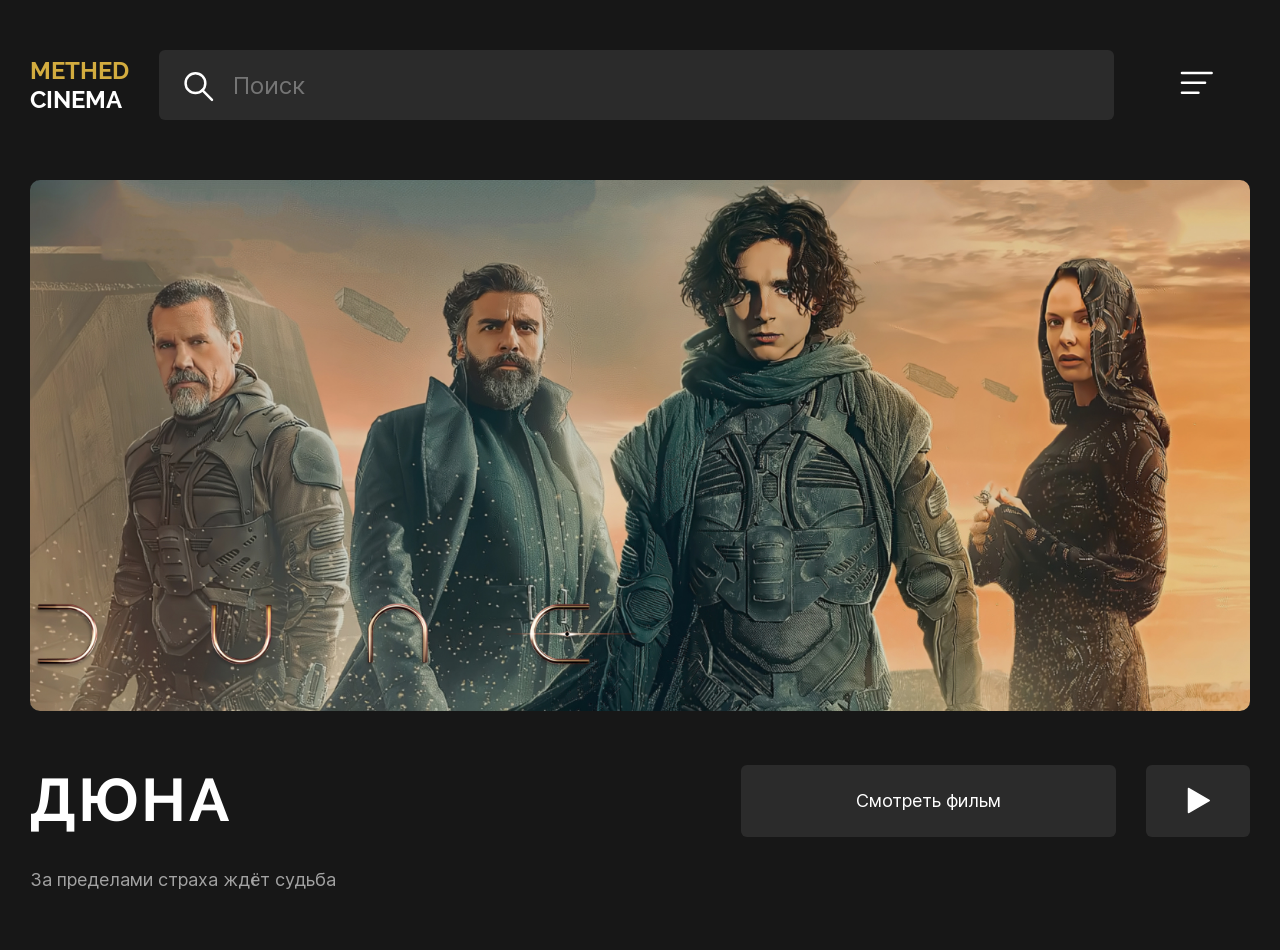
==== index.html @ 1acb84fe "Uploading files" ====
<!DOCTYPE html>
<html lang="en">
<head>
    <meta charset="UTF-8">
    <meta http-equiv="X-UA-Compatible" content="IE=edge">
    <meta name="viewport" content="width=device-width, initial-scale=1.0">
    <link rel="stylesheet" href="css/reset.css">
    <link rel="stylesheet" href="css/fonts.css">
    <link rel="stylesheet" href="index.css">
    <title>Cinema</title>
</head>
<body>
    <header class="header">
        <div class="container">
            <nav class="navigation">
                <a href="#" class="navigation__logo logo"><div class="methed">Methed</div> Cinema</a>
                <form class="navigation__form" action="#">
                    <input class="navigation__form-search" type="search"  required placeholder="Поиск">
                    </form>
                <button class="navigation__burger">
                    <svg class="navigation__burger-svg" width="40" height="40" viewbox="0 0 40 40" fill="none" xmlns="http://www.w3.org/2000/svg">
                        <path d="M4.94403 9.8959H34.6564" stroke-width="2.475" stroke-linecap="round" stroke-linejoin="round"/>
                        <path d="M28.0537 19.8H4.94403" stroke-width="2.475" stroke-linecap="round" stroke-linejoin="round"/>
                        <path d="M4.94403 29.7041H21.4509" stroke-width="2.475" stroke-linecap="round" stroke-linejoin="round"/>
                    </svg>
                </button>
            </nav>
        </div>
    </header>
    <main class="main">
        <section class="film">
            <div class="container film__container">
                <img src="img/Dune.jpg" alt="Постер к фильму Дюна" class="film__image">
                <h2 class="film__title">ДЮНА</h2>
                <p class="film__tagline">За пределами страха ждёт судьба</p>
                <button class="film__watch btn">Смотреть фильм</button>
                <a class="film__play btn"></a>
            </div>
        </section>
        <!-- <section class="others">
            <div class="container">
                <h2 class="others__title"><p>Другие фильмы</p><p>на Methed Cinema</p></h2>
                <ul class="others__list list">
                    <li class="list__element element"><a href="#" class="element__link"><img src="img/ShangChi.jpg" alt="Постер к фильму Шанг Чи" class="element__image"></a></li>
                    <li class="list__element element"><a href="#" class="element__link"><img src="img/FreeGuy.jpg" alt="Постер к фильму Главный герой" class="element__image"></a></li>
                    <li class="list__element element"><a href="#" class="element__link"><img src="img/AddamsFamily.jpg" alt="Постер к фильму Семейка Аддамс" class="element__image"></a></li>
                    <li class="list__element element"><a href="#" class="element__link"><img src="img/NoTimetoDie.jpg" alt="Постер к фильму Не время умирать" class="element__image"></a></li>
                    <li class="list__element element"><a href="#" class="element__link"><img src="img/Matrix.jpg" alt="Постер к фильму Матрица" class="element__image"></a></li>
                    <li class="list__element element"><a href="#" class="element__link"><img src="img/spiderman.jpg" alt="Постер к фильму Человек паук" class="element__image"></a></li>
                    <li class="list__element element"><a href="#" class="element__link"><img src="img/Infinite.jpg" alt="Постер к фильму Бесконечность" class="element__image"></a></li>
                    <li class="list__element element"><a href="#" class="element__link"><img src="img/Eternals.jpg" alt="Постер к фильму Вечные" class="element__image"></a></li>
                </ul>
                <a href="#" class="others__choose-btn btn">Выбрать, что посмотреть</a>
            </div>
        </section> -->
    </main>
    <!-- <footer class="footer">
        <div class="container">
            <div class="footer__contacts contacts">
                <a href="#" class="contacts__logo logo"><span class="methed">Methed</span> Cinema</a>
                <p class="contacts__text">онлайн-кинотеатр</p>
                <div class="contacts__phone">8 800 333 62 02</div>
                <a href="mailto:help@tvmethed.ru" class="contacts__email">help@tvmethed.ru</a>
                <a href="mailto:pressa@tvmethed.ru" class="contacts__email">pressa@tvmethed.ru</a>
            </div>
            <div class="footer__links links">
                <ul class="links__list">
                    <li class="links__element"><a href="#" class="links__link">Публичная оферта</a></li>
                    <li class="links__element"><a href="#" class="links__link">Партнерам</a></li>
                    <li class="links__element"><a href="#" class="links__link">FAQ</a></li>
                    <li class="links__element"><a href="#" class="links__link">Приложения</a></li>
                    <li class="links__element"><a href="#" class="links__link">Карта сайта</a></li>
                </ul>
            </div>
            <div class="footer__disclaimer disclaimer">
                <img src="img/18.svg" alt="18+" class="disclaimer__image">
                <p class="disclaimer__text">Просматривая материалы, находящиеся на настоящем сайте, вы обязуетесь выполнять условия Публичной оферты</p>
            </div>
            <div class="footer__sponsor sponsor">
                <img src="img/me.svg" alt="Логотип Метэд Девелопмент" class="sponsor__image">
                <p class="sponsor__text">Исследования осуществляются ООО «МЕТЭД ДЕВЕЛОПМЕНТ» при  поддержке Фонда «SPB Tech»</p>
            </div>
        </div>
    </footer> -->
</body>
</html>
---- css/fonts.css ----
@font-face {
    font-family: "Inter";
    src: local("Inter"),
        url(../fonts/Inter-Regular.woff2),
        url(../fonts/Inter-Regular.woff);
    font-style: normal;
    font-weight: 400;
    font-display: swap;
}

@font-face {
    font-family: "Inter";
    src: local("Inter"),
        url(../fonts/Inter-Bold.woff2),
        url(../fonts/Inter-Bold.woff);
    font-style: normal;
    font-weight: 700;
    font-display: swap;
}

@font-face {
    font-family: "Raleway";
    src: local("Raleway"),
        url(../fonts/Raleway-Bold.woff2),
        url(../fonts/Raleway-Bold.woff);
    font-style: normal;
    font-weight: 700;
    font-display: swap;
}

@font-face {
    font-family: "Raleway";
    src: local("Raleway"),
        url(../fonts/Raleway-ExtraBold.woff2),
        url(../fonts/Raleway-ExtraBold.woff);
    font-style: normal;
    font-weight: 800;
    font-display: swap;
}
---- index.css ----
@import url(css/style.css);
@import url(css/variables.css);
@import url(css/modules/navigation.css);
@import url(css/modules/film.css);
@import url(css/modules/others.css);
@import url(css/modules/footer.css);
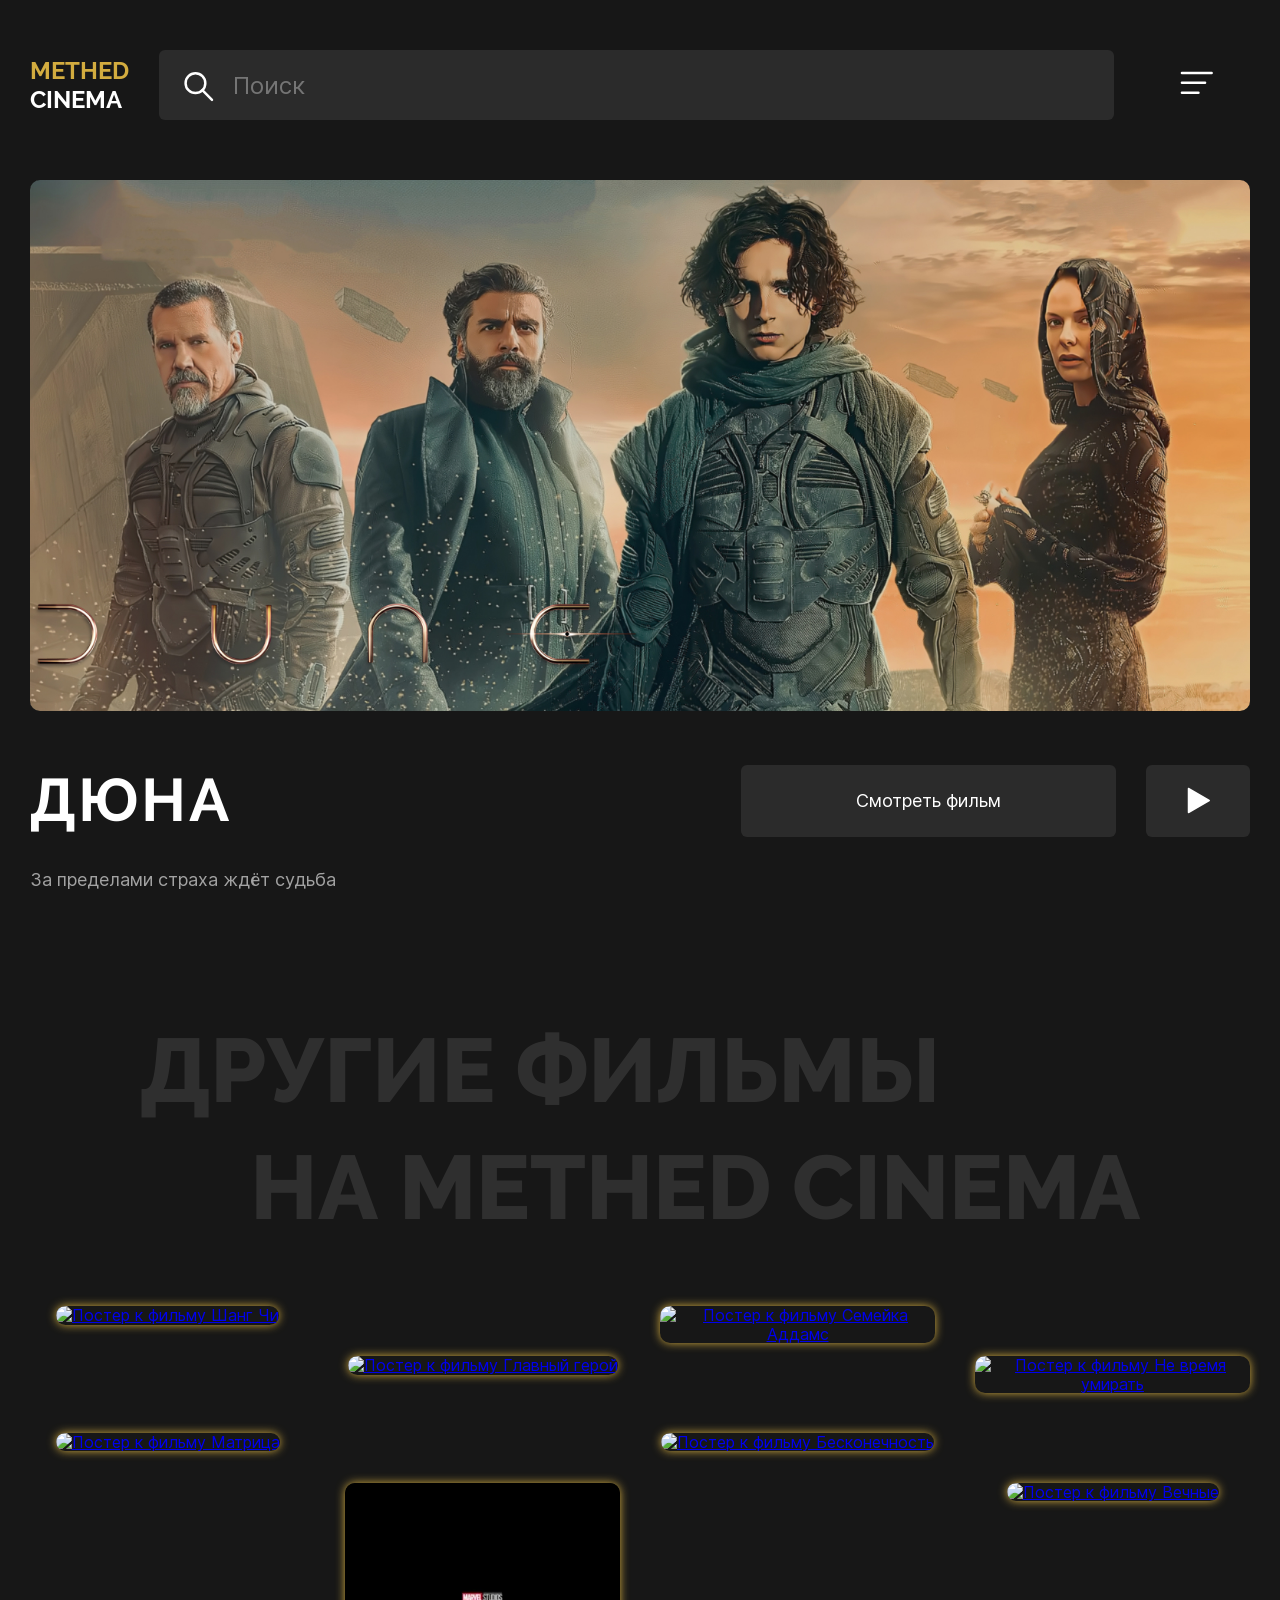
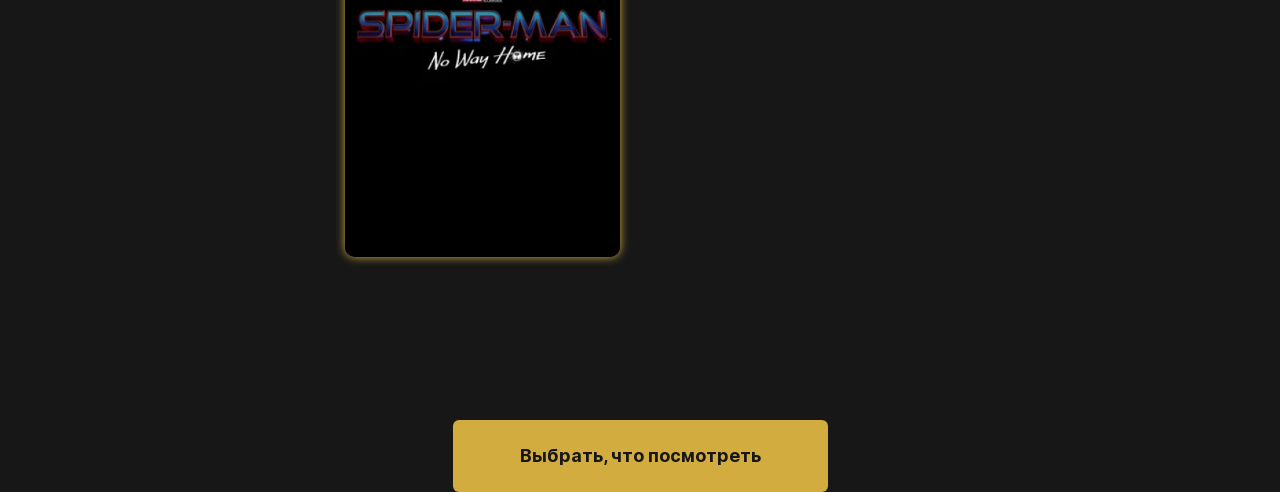
==== commit 78906eb2: "Added section" ====
--- a/index.html
+++ b/index.html
@@ -7,7 +7,7 @@
     <link rel="stylesheet" href="css/reset.css">
     <link rel="stylesheet" href="css/fonts.css">
     <link rel="stylesheet" href="index.css">
-    <title>Cinema</title>
+    <title>Methed Cinema</title>
 </head>
 <body>
     <header class="header">
@@ -37,22 +37,22 @@
                 <a class="film__play btn"></a>
             </div>
         </section>
-        <!-- <section class="others">
+        <section class="others">
             <div class="container">
-                <h2 class="others__title"><p>Другие фильмы</p><p>на Methed Cinema</p></h2>
-                <ul class="others__list list">
-                    <li class="list__element element"><a href="#" class="element__link"><img src="img/ShangChi.jpg" alt="Постер к фильму Шанг Чи" class="element__image"></a></li>
-                    <li class="list__element element"><a href="#" class="element__link"><img src="img/FreeGuy.jpg" alt="Постер к фильму Главный герой" class="element__image"></a></li>
-                    <li class="list__element element"><a href="#" class="element__link"><img src="img/AddamsFamily.jpg" alt="Постер к фильму Семейка Аддамс" class="element__image"></a></li>
-                    <li class="list__element element"><a href="#" class="element__link"><img src="img/NoTimetoDie.jpg" alt="Постер к фильму Не время умирать" class="element__image"></a></li>
-                    <li class="list__element element"><a href="#" class="element__link"><img src="img/Matrix.jpg" alt="Постер к фильму Матрица" class="element__image"></a></li>
-                    <li class="list__element element"><a href="#" class="element__link"><img src="img/spiderman.jpg" alt="Постер к фильму Человек паук" class="element__image"></a></li>
-                    <li class="list__element element"><a href="#" class="element__link"><img src="img/Infinite.jpg" alt="Постер к фильму Бесконечность" class="element__image"></a></li>
-                    <li class="list__element element"><a href="#" class="element__link"><img src="img/Eternals.jpg" alt="Постер к фильму Вечные" class="element__image"></a></li>
+                <h2 class="others__title">Другие фильмы <div class="others__title-add">на Methed Cinema</div></h2>
+                <ul class="others__list">
+                    <li class="others__element"><a href="#" class="others__link"><img class="others__image" src="img/shangchi.jpg" alt="Постер к фильму Шанг Чи"></a></li>
+                    <li class="others__element"><a href="#" class="others__link"><img class="others__image" src="img/freeguy.jpg" alt="Постер к фильму Главный герой"></a></li>
+                    <li class="others__element"><a href="#" class="others__link"><img class="others__image" src="img/addamsfamily.jpg" alt="Постер к фильму Семейка Аддамс"></a></li>
+                    <li class="others__element"><a href="#" class="others__link"><img class="others__image" src="img/notimetodie.jpg" alt="Постер к фильму Не время умирать"></a></li>
+                    <li class="others__element"><a href="#" class="others__link"><img class="others__image" src="img/matrix.jpg" alt="Постер к фильму Матрица"></a></li>
+                    <li class="others__element"><a href="#" class="others__link"><img class="others__image" src="img/spiderman.jpg" alt="Постер к фильму Человек паук"></a></li>
+                    <li class="others__element"><a href="#" class="others__link"><img class="others__image" src="img/infinite.jpg" alt="Постер к фильму Бесконечность"></a></li>
+                    <li class="others__element"><a href="#" class="others__link"><img class="others__image" src="img/eternals.jpg" alt="Постер к фильму Вечные"></a></li>
                 </ul>
-                <a href="#" class="others__choose-btn btn">Выбрать, что посмотреть</a>
+                <button class="others__choose-btn btn">Выбрать, что посмотреть</button>
             </div>
-        </section> -->
+        </section>
     </main>
     <!-- <footer class="footer">
         <div class="container">
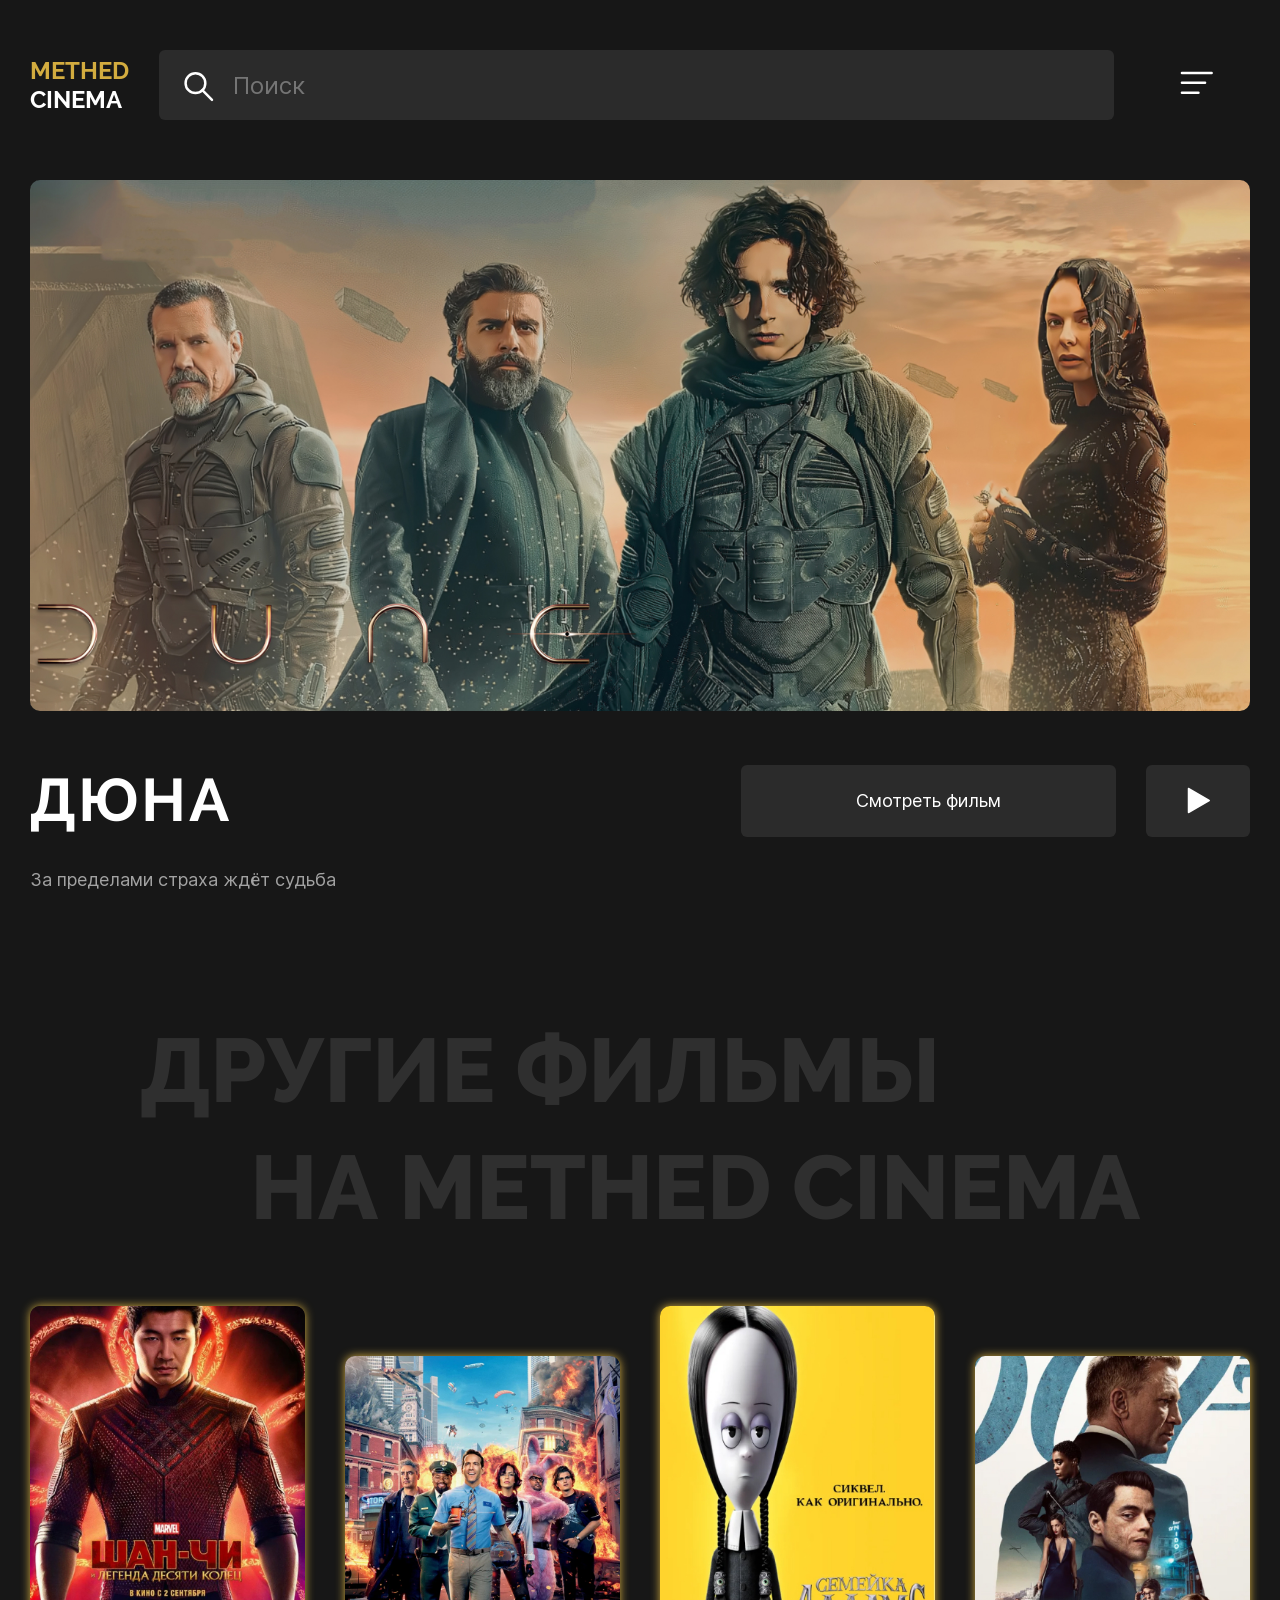
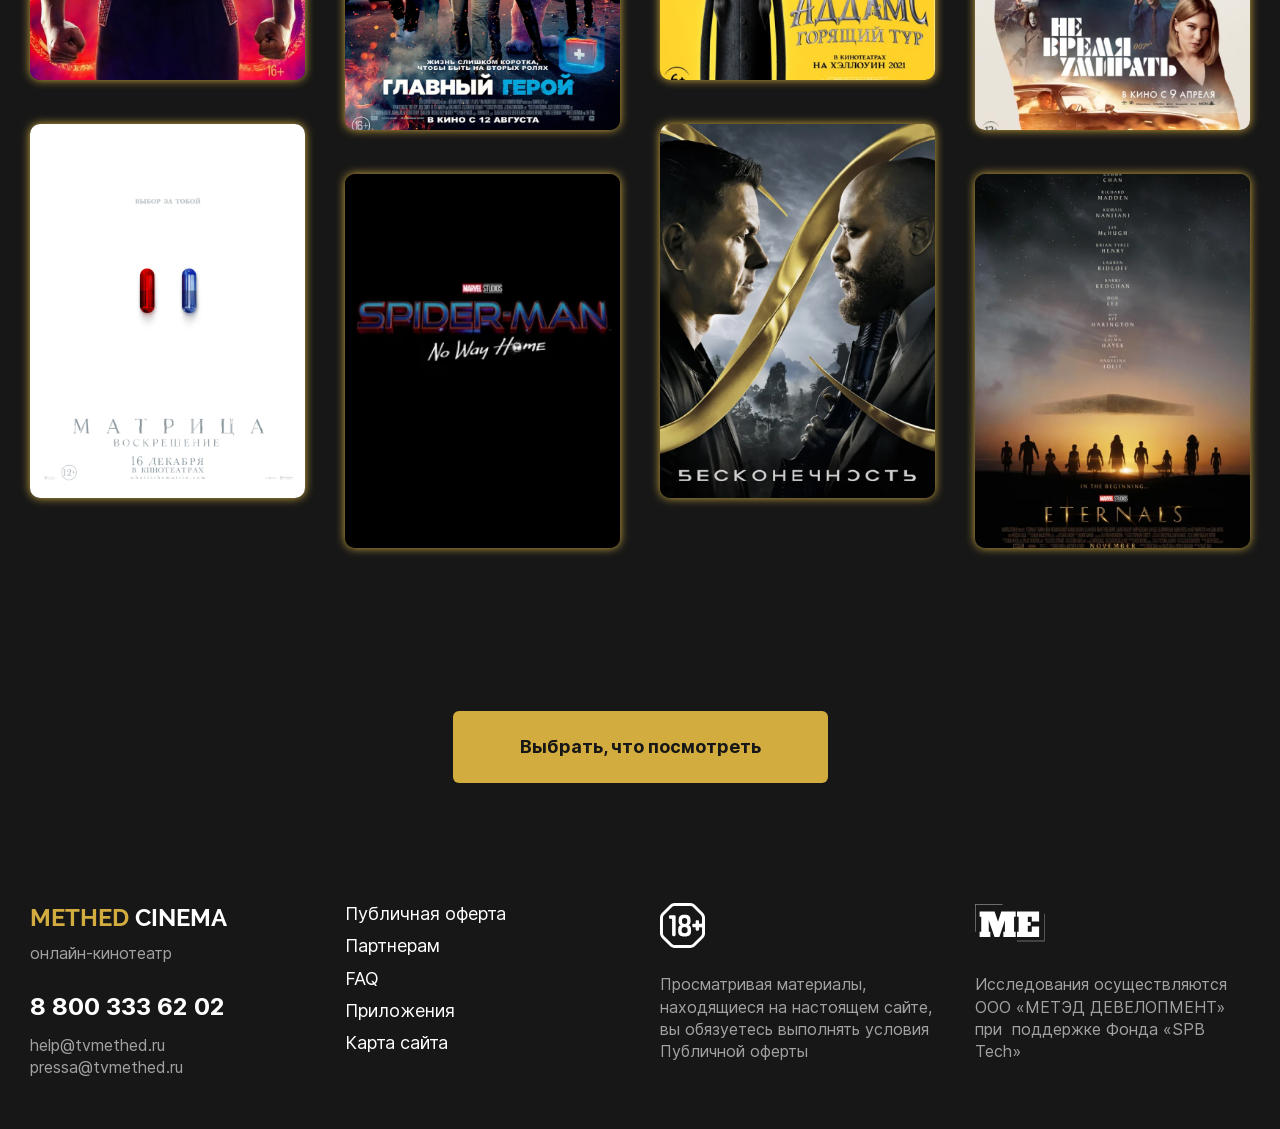
==== commit c3472614: "Added footer" ====
--- a/index.html
+++ b/index.html
@@ -13,9 +13,9 @@
     <header class="header">
         <div class="container">
             <nav class="navigation">
-                <a href="#" class="navigation__logo logo"><div class="methed">Methed</div> Cinema</a>
+                <a class="navigation__logo logo" href="#"><div class="methed">Methed</div> Cinema</a>
                 <form class="navigation__form" action="#">
-                    <input class="navigation__form-search" type="search"  required placeholder="Поиск">
+                    <input class="navigation__form-search" type="search" required placeholder="Поиск">
                     </form>
                 <button class="navigation__burger">
                     <svg class="navigation__burger-svg" width="40" height="40" viewbox="0 0 40 40" fill="none" xmlns="http://www.w3.org/2000/svg">
@@ -30,7 +30,7 @@
     <main class="main">
         <section class="film">
             <div class="container film__container">
-                <img src="img/Dune.jpg" alt="Постер к фильму Дюна" class="film__image">
+                <img class="film__image" src="img/Dune.jpg" alt="Постер к фильму Дюна">
                 <h2 class="film__title">ДЮНА</h2>
                 <p class="film__tagline">За пределами страха ждёт судьба</p>
                 <button class="film__watch btn">Смотреть фильм</button>
@@ -41,46 +41,46 @@
             <div class="container">
                 <h2 class="others__title">Другие фильмы <div class="others__title-add">на Methed Cinema</div></h2>
                 <ul class="others__list">
-                    <li class="others__element"><a href="#" class="others__link"><img class="others__image" src="img/shangchi.jpg" alt="Постер к фильму Шанг Чи"></a></li>
-                    <li class="others__element"><a href="#" class="others__link"><img class="others__image" src="img/freeguy.jpg" alt="Постер к фильму Главный герой"></a></li>
-                    <li class="others__element"><a href="#" class="others__link"><img class="others__image" src="img/addamsfamily.jpg" alt="Постер к фильму Семейка Аддамс"></a></li>
-                    <li class="others__element"><a href="#" class="others__link"><img class="others__image" src="img/notimetodie.jpg" alt="Постер к фильму Не время умирать"></a></li>
-                    <li class="others__element"><a href="#" class="others__link"><img class="others__image" src="img/matrix.jpg" alt="Постер к фильму Матрица"></a></li>
-                    <li class="others__element"><a href="#" class="others__link"><img class="others__image" src="img/spiderman.jpg" alt="Постер к фильму Человек паук"></a></li>
-                    <li class="others__element"><a href="#" class="others__link"><img class="others__image" src="img/infinite.jpg" alt="Постер к фильму Бесконечность"></a></li>
-                    <li class="others__element"><a href="#" class="others__link"><img class="others__image" src="img/eternals.jpg" alt="Постер к фильму Вечные"></a></li>
+                    <li class="others__element"><a class="others__link" href="#"><img class="others__image" src="img/shangchi.jpg" alt="Постер к фильму Шанг Чи"></a></li>
+                    <li class="others__element"><a class="others__link" href="#"><img class="others__image" src="img/freeguy.jpg" alt="Постер к фильму Главный герой"></a></li>
+                    <li class="others__element"><a class="others__link" href="#"><img class="others__image" src="img/addamsfamily.jpg" alt="Постер к фильму Семейка Аддамс"></a></li>
+                    <li class="others__element"><a class="others__link" href="#"><img class="others__image" src="img/notimetodie.jpg" alt="Постер к фильму Не время умирать"></a></li>
+                    <li class="others__element"><a class="others__link" href="#"><img class="others__image" src="img/matrix.jpg" alt="Постер к фильму Матрица"></a></li>
+                    <li class="others__element"><a class="others__link" href="#"><img class="others__image" src="img/spiderman.jpg" alt="Постер к фильму Человек паук"></a></li>
+                    <li class="others__element"><a class="others__link" href="#"><img class="others__image" src="img/infinite.jpg" alt="Постер к фильму Бесконечность"></a></li>
+                    <li class="others__element"><a class="others__link" href="#"><img class="others__image" src="img/eternals.jpg" alt="Постер к фильму Вечные"></a></li>
                 </ul>
                 <button class="others__choose-btn btn">Выбрать, что посмотреть</button>
             </div>
         </section>
     </main>
-    <!-- <footer class="footer">
-        <div class="container">
-            <div class="footer__contacts contacts">
-                <a href="#" class="contacts__logo logo"><span class="methed">Methed</span> Cinema</a>
+    <footer class="footer">
+        <div class="container footer__container">
+            <div class="footer__contacts contacts footer__element">
+                <a class="contacts__logo logo" href="#"><span class="methed">Methed</span> Cinema</a>
                 <p class="contacts__text">онлайн-кинотеатр</p>
                 <div class="contacts__phone">8 800 333 62 02</div>
-                <a href="mailto:help@tvmethed.ru" class="contacts__email">help@tvmethed.ru</a>
-                <a href="mailto:pressa@tvmethed.ru" class="contacts__email">pressa@tvmethed.ru</a>
+                <a class="contacts__email" href="mailto:help@tvmethed.ru">help@tvmethed.ru</a>
+                <a class="contacts__email" href="mailto:pressa@tvmethed.ru">pressa@tvmethed.ru</a>
             </div>
-            <div class="footer__links links">
+            <div class="footer__links links footer__element">
                 <ul class="links__list">
-                    <li class="links__element"><a href="#" class="links__link">Публичная оферта</a></li>
-                    <li class="links__element"><a href="#" class="links__link">Партнерам</a></li>
-                    <li class="links__element"><a href="#" class="links__link">FAQ</a></li>
-                    <li class="links__element"><a href="#" class="links__link">Приложения</a></li>
-                    <li class="links__element"><a href="#" class="links__link">Карта сайта</a></li>
+                    <li class="links__element"><a class="links__link" href="#">Публичная оферта</a></li>
+                    <li class="links__element"><a class="links__link" href="#">Партнерам</a></li>
+                    <li class="links__element"><a class="links__link" href="#">FAQ</a></li>
+                    <li class="links__element"><a class="links__link" href="#">Приложения</a></li>
+                    <li class="links__element"><a class="links__link" href="#">Карта сайта</a></li>
                 </ul>
             </div>
-            <div class="footer__disclaimer disclaimer">
-                <img src="img/18.svg" alt="18+" class="disclaimer__image">
+            <div class="footer__disclaimer disclaimer footer__element">
+                <img class="disclaimer__image" src="img/18.svg" alt="18+">
                 <p class="disclaimer__text">Просматривая материалы, находящиеся на настоящем сайте, вы обязуетесь выполнять условия Публичной оферты</p>
             </div>
-            <div class="footer__sponsor sponsor">
-                <img src="img/me.svg" alt="Логотип Метэд Девелопмент" class="sponsor__image">
+            <div class="footer__sponsor sponsor footer__element">
+                <img class="sponsor__image" src="img/me.svg" alt="Логотип Метэд Девелопмент">
                 <p class="sponsor__text">Исследования осуществляются ООО «МЕТЭД ДЕВЕЛОПМЕНТ» при  поддержке Фонда «SPB Tech»</p>
             </div>
         </div>
-    </footer> -->
+    </footer>
 </body>
 </html>
